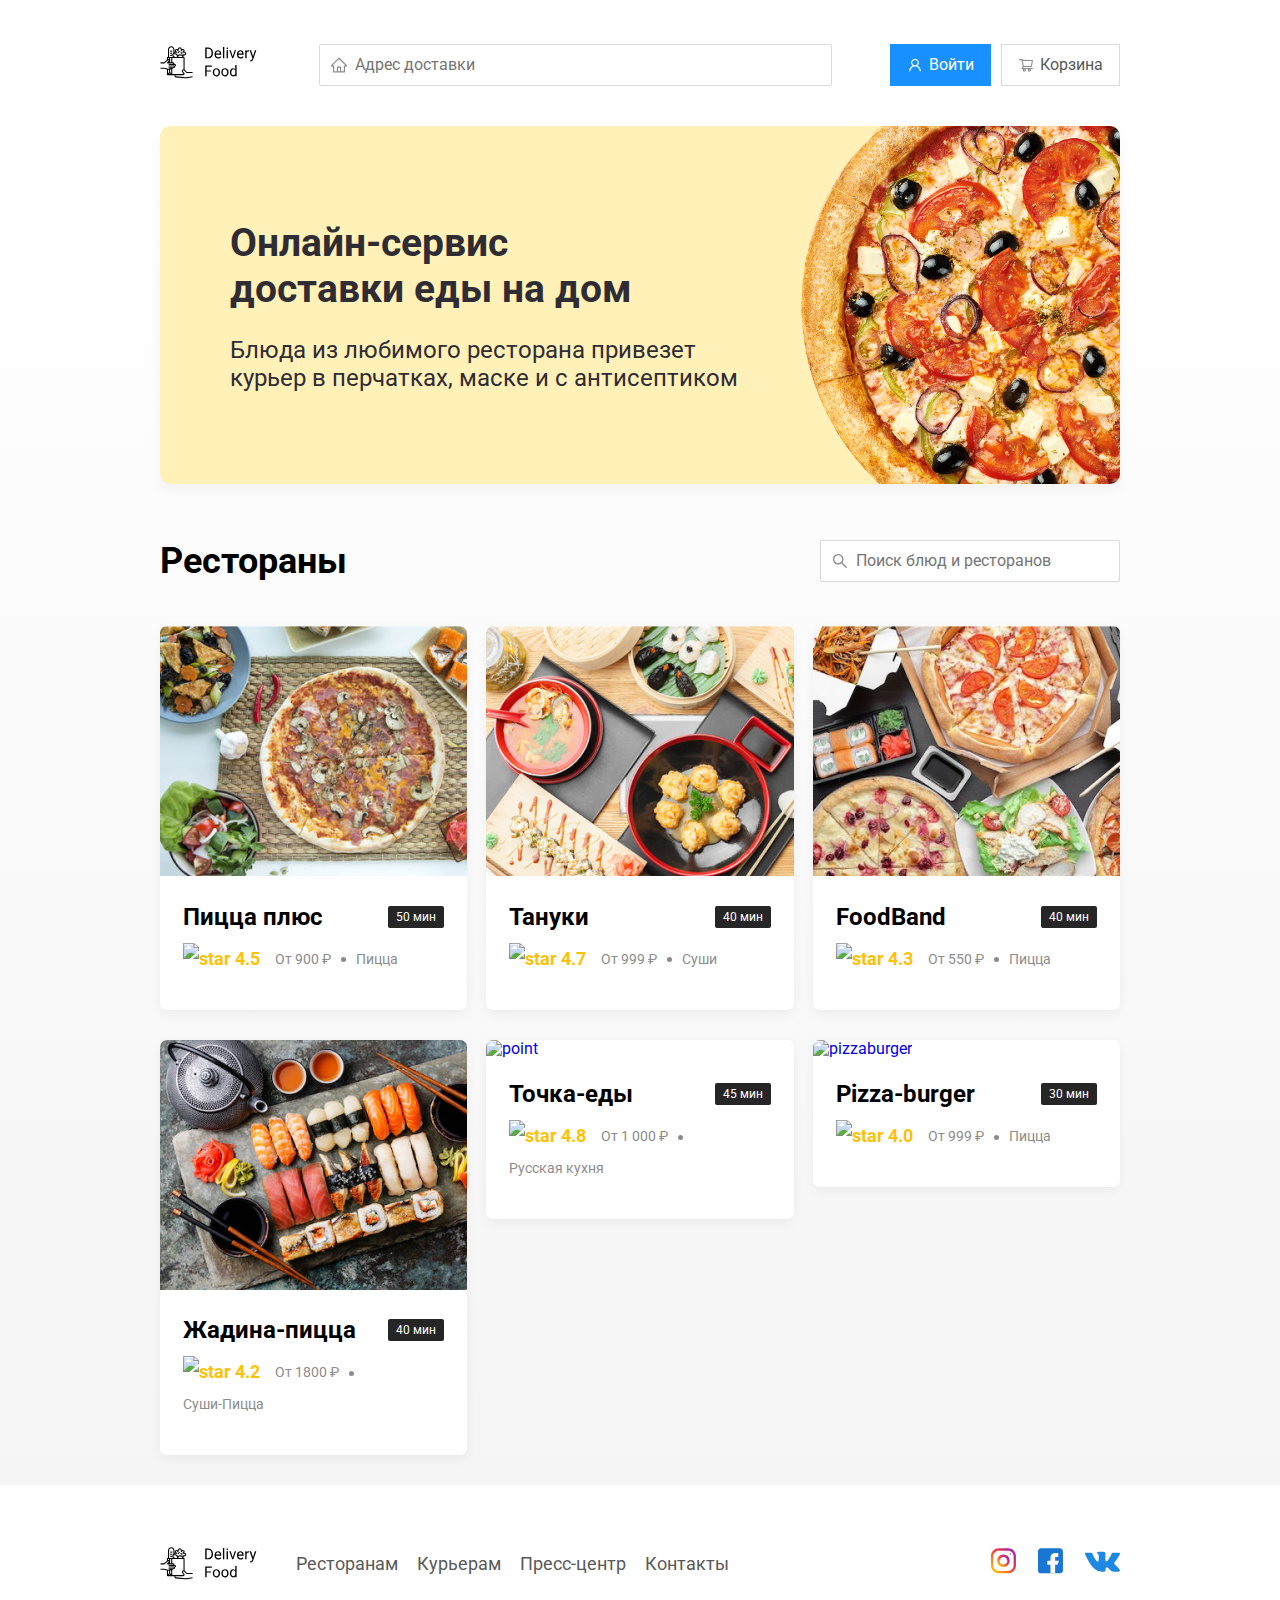
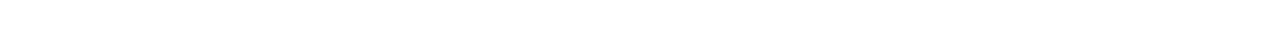
==== index.html @ b4c0a3c5 "Add files via upload" ====
<!DOCTYPE html>
<html lang="ru">

<head>
  <meta charset="UTF-8" />
  <meta name="viewport" content="width=device-width, initial-scale=1.0" />
  <title>Delivery Food - доставка еды на дом</title>
  <link href="https://fonts.googleapis.com/css?family=Roboto:400,700&display=swap&subset=cyrillic" rel="stylesheet" />
  <link rel="stylesheet" href="css/reset.css" />
  <link rel="stylesheet" href="css/style.css" />
</head>

<body>
  <div class="container">
    <!-- Шапка Сайта -->
    <header class="header">
      <a href="index.html" class="logo">
      <img class="logo" src="img/Logo.svg" alt="logo" />
    </a>
      <input type="text" class="input input-adress" placeholder="Адрес доставки" />
      <div class="buttons">
        <button class="button button-primary">
          <img class="button-icon" src="/img/User.svg" alt="user" />
          <a href="" class="button-text rar">Войти</a>
        </button>
        <button class="button">
          <img class="button-icon" src="/img/shopping-cart.svg" alt="shopping-cart" />
          <a href="" class="button-text">Корзина</a>
        </button>
      </div>
    </header>
  </div>
  <main class="main">
    <div class="container">
      <section class="promo">
        <h1 class="promo-title">Онлайн-сервис<br />доставки еды на дом</h1>
        <p class="promo-text">
          Блюда из любимого ресторана привезет курьер в перчатках, маске и с
          антисептиком
        </p>
      </section>

      <section class="restaurants">
        <div class="section-heading">
          <h2 class="section-title">Рестораны</h2>
          <input type="text" class="input input-search" placeholder="Поиск блюд и ресторанов" />
        </div>
        <div class="cards">

          <a href="restaurant.html" class="card">
            <img src="/img/image-pizzalus.png" alt="pzzaplus" class="card-image" />
            <div class="card-text">
              <div class="card-heading">
                <h3 class="card-title">Пицца плюс</h3>
                <span class="card-tag tag">50 мин</span>
              </div>
              <div class="card-info">
                <div class="rating">
                  <img src="img/star.svg" alt="star" class="rating-star">
                  4.5</div>
                <div class="price">От 900 ₽</div>
                <div class="category">Пицца</div>
              </div>
            </div>
          </a>

          <a href="restaurant.html" class="card">
            <img src="img/image-Tanuki.png" alt="tanuki" class="card-image" />
            <div class="card-text">
              <div class="card-heading">
                <h3 class="card-title">Тануки</h3>
                <span class="card-tag tag">40 мин</span>
              </div>
              <div class="card-info">
                <div class="rating">
                  <img src="img/star.svg" alt="star" class="rating-star">
                  4.7</div>
                <div class="price">От 999 ₽</div>
                <div class="category">Суши</div>
              </div>
            </div>
          </a>

          <a href="restaurant.html" class="card">
            <img src="/img/Image-foodBand.png" alt="foodband" class="card-image" />
            <div class="card-text">
              <div class="card-heading">
                <h3 class="card-title">FoodBand</h3>
                <span class="card-tag tag">40 мин</span>
              </div>
              <div class="card-info">
                <div class="rating">
                  <img src="img/star.svg" alt="star" class="rating-star">
                  4.3</div>
                <div class="price">От 550 ₽</div>
                <div class="category">Пицца</div>
              </div>
            </div>
          </a>

          <a href="restaurant.html" class="card">
            <img src="/img/Image-zhadina.png" alt="zhadina" class="card-image" />
            <div class="card-text">
              <div class="card-heading">
                <h3 class="card-title">Жадина-пицца</h3>
                <span class="card-tag tag">40 мин</span>
              </div>
              <div class="card-info">
                <div class="rating">
                  <img src="img/star.svg" alt="star" class="rating-star">
                  4.2</div>
                <div class="price">От 1800 ₽</div>
                <div class="category">Суши-Пицца</div>
              </div>
            </div>
          </a>


          <a href="restaurant.html" class="card">
            <img src="/img/Image-pointfood.png" alt="point" class="card-image" />
            <div class="card-text">
              <div class="card-heading">
                <h3 class="card-title">Точка-еды</h3>
                <span class="card-tag tag">45 мин</span>
              </div>
              <div class="card-info">
                <div class="rating">
                  <img src="img/star.svg" alt="star" class="rating-star">
                  4.8</div>
                <div class="price">От 1 000 ₽</div>
                <div class="category">Русская кухня</div>
              </div>
            </div>
          </a>


          <a href="restaurant.html" class="card">
            <img src="/img/Image-pizzaburger.png" alt="pizzaburger" class="card-image" />
            <div class="card-text">
              <div class="card-heading">
                <h3 class="card-title">Pizza-burger</h3>
                <span class="card-tag tag">30 мин</span>
              </div>
              <div class="card-info">
                <div class="rating">
                  <img src="img/star.svg" alt="star" class="rating-star">
                  4.0</div>
                <div class="price">От 999 ₽</div>
                <div class="category">Пицца</div>
              </div>
            </div>
          </a>
        </div>
    </div>
    </section>
    </div>

    </div>
  </main>

  <footer class="footer">
    <div class="container">
      <div class="footer-block">
        <img src="img/Logo.svg" alt="logo" class="logo footer-logo">
        <nav class="footer-nav">
          <a href="#" class="footer-link">Ресторанам </a>
          <a href="#" class="footer-link">Курьерам</a>
          <a href="#" class="footer-link">Пресс-центр</a>
          <a href="#" class="footer-link">Контакты</a>
        </nav>
        <div class="social-links">
          <a href="#" class="social-link"><img src="img/instagramm.svg" alt="inst"></a>
          <a href="#" class="social-link"><img src="img/facebook.svg" alt="fb"></a>
          <a href="#" class="social-link"><img src="img/vk.svg" alt="vk"></a>
        </div>
      </div>
    </div>
  </footer>

</body>

</html>
---- css/style.css ----
* {
  box-sizing: border-box;
}
body {
  font-family: "Roboto", sans-serif;
  padding-top: 44px;
}
button {
  cursor: pointer;
}
.main {
  background: linear-gradient(
    180deg,
    rgba(245, 245, 245, 0) 1.04%,
    #f5f5f5 100%
  );
}
.container {
  margin: 0 auto;
  max-width: 1200px;
}
.header {
  display: flex;
  align-items: center;
  justify-content: space-between;
  margin-bottom: 40px;
}
.input {
  background: #ffffff;
  border: 1px solid #d9d9d9;
  border-radius: 2px;
  font-size: 16px;
  line-height: 24px;
  padding: 8px;
  background-position: left 10px center;
  background-repeat: no-repeat;
  padding-left: 35px;
}
.input-adress {
  flex: 0.8;
  background-image: url(../img/home.svg);
}

.input-search {
  width: 300px;
  background-image: url(../img/search.svg);
  margin-left: auto;
}

.buttons {
  display: flex;
  align-items: center;
}
.buttons a {
  text-decoration: none;
}
.button {
  display: flex;
  align-items: center;
  padding: 8px 16px;
  background: #ffffff;
  border: 1px solid #d9d9d9;
  box-shadow: 0px 0px 2px rgba(0, 0, 0, 0.0015);
  color: #595959;
  font-size: 16px;
  line-height: 24px;
}

.button-text {
  color: #595959;
}
.rar {
  color: #fff;
}
.button-primary {
  background: #1890ff;
  border: 1px solid #1890ff;
  color: #fff;
  margin-right: 10px;
}
.button-icon {
  margin-right: 6px;
}
.buttton-card-text {
  margin-right: 10px;
  text-decoration: none;
  color: #fff;
}

/* PROMO */

.promo {
  padding: 68px 70px;
  box-shadow: 0px 7px 12px rgba(158, 158, 163, 0.1);
  background: #fff1b8 url(../img/Pizza.png) no-repeat top -100px right -247px /
    924px;
  border-radius: 10px;
  color: #302c34;
  margin-bottom: 56px;
}
.promo-title {
  font-weight: bold;
  font-size: 39px;
  line-height: 46px;
  margin-bottom: 15px;
}
.promo-text {
  max-width: 538px;
  font-weight: normal;
  font-size: 24px;
  line-height: 28px;
}
/* restaurants */
.section-heading {
  display: flex;
  align-items: center;
  margin-bottom: 44px;
}
.section-title {
  margin: 0;
  font-weight: bold;
  font-size: 36px;
  line-height: 42px;
  color: #000000;
  margin-right: 30px;
}
/* second menu restaurants */
.cards {
  display: flex;
  align-items: flex-start;
  flex-wrap: wrap;
  justify-content: space-between;
}
.card {
  background: #ffffff;
  box-shadow: 0px 4px 12px rgba(0, 0, 0, 0.05);
  border-radius: 7px;
  overflow: hidden;
  margin-bottom: 30px;
  flex-basis: 32%;
  text-decoration: none;
}
.card-image {
  width: 384px;
  height: 250px;
  object-fit: cover;
}
.card-text {
  padding-top: 20px;
  padding-bottom: 35px;
  padding-left: 23px;
  padding-right: 23px;
}
.card-heading {
  display: flex;
  align-items: center;
  justify-content: space-between;
  margin-bottom: 10px;
}

.card-title {
  margin: 0;
  font-weight: bold;
  font-size: 24px;
  line-height: 32px;
  color: #000000;
}
.restaurant-title {
  font-weight: 400;
}
.card-tag {
  font-weight: normal;
  font-size: 12px;
  line-height: 20px;
  background: #262626;
  border-radius: 2px;
  color: #fff;
  padding: 1px 8px;
}

.card-info {
  display: flex;
  align-items: center;
  flex-wrap: wrap;
}
.rating {
  margin-right: 26px;
  color: #ffc107;
  font-weight: bold;
  font-size: 18px;
  line-height: 32px;
}

.card-buttons {
  display: flex;
  align-items: center;
  margin-top: 24px;
}

.card-price-bold {
  font-weight: bold;
  font-size: 20px;
  line-height: 32px;
  margin-left: 30px;
}

.price,
.category {
  color: #8c8c8c;
  font-style: normal;
  font-weight: normal;
  font-size: 18px;
  line-height: 32px;
}
.price {
  margin-right: 10px;
}
.receipt {
  color: #8c8c8c;
  font-size: 18px;
  line-height: 21px;
}
.category {
  text-overflow: ellipsis;
  overflow: hidden;
  white-space: nowrap;
  max-width: 150px;
}
.price:after {
  content: "";
  width: 5px;
  height: 5px;
  background-color: #8c8c8c;
  display: inline-block;
  vertical-align: middle;
  border-radius: 50%;
  margin-left: 10px;
}

/* footer */
.footer {
  padding: 60px 0;
}
.footer-block {
  display: flex;
  align-items: center;
  justify-content: space-between;
}

.footer-nav {
  margin-right: auto;
  margin-left: 35px;
}
.footer-link {
  display: inline-block;
  color: #595959;
  text-decoration: none;
  font-style: normal;
  font-weight: normal;
  font-size: 18px;
  line-height: 21px;
}
.footer-link:not(:last-child) {
  margin-right: 15px;
}
.social-links {
  display: flex;
  align-items: center;
}
.social-link:not(:last-child) {
  margin-right: 21px;
}

/* ноутбуки */
@media only screen and (max-width: 1366px) {
  .container {
    max-width: 960px;
  }
  .promo {
    background-size: 750px;
    background-position: center right -300px;
  }
  .rating {
    margin-right: 15px;
  }
  .category,
  .price {
    font-size: 14px;
  }
}

.modal {

  display: none;
  position: fixed;
  top: 0;
  left: 0;
  width: 100%;
  height: 100%;
  background: rgba(0, 0, 0, 0.4);
}
.active{
  display: flex;
}
.modal-dialog {
  width: 95%;
  max-width: 780px;
   background: #ffffff;
  border-radius: 5px;
  margin: auto;
  padding: 40px 45px;
}
.modal-header {
  display: flex;
  align-items: center;
  justify-content: space-between;
  margin-bottom: 45px;
}
.modal-title {
  margin: 0;
  font-weight: bold;
  font-size: 36px;
  line-height: 42px;
  color: #000000;
}
.close {
  font-size: 36px;
  border: none;
  background-color: transparent;
}
.modal-body{
  margin-bottom: 52px;
}
.food-row {
  display: flex;
  align-items: flex-start;
  justify-content: space-between;
  padding-bottom: 8px;
  border-bottom: 1px solid #d9d9d9;
  margin-bottom: 15px;
}
.food-counter {
  display: flex;
  align-items: center;
}
.food-name {
  font-weight: normal;
  font-size: 18px;
  line-height: 32px;
}
.food-price {
  margin-left: auto;
  margin-right: 47px;
  font-weight: bold;
  font-size: 20px;
  line-height: 32px;
}
.counter-button {
  background: #ffffff;
  border: 1px solid #40a9ff;
  border-radius: 2px;
  width: 39px;
  height: 32px;
  font-size: 14px;
  line-height: 22px;
  color: #40a9ff;
}
.counter {
  font-size: 16px;
  line-height: 24px;
  margin-left: 10px;
  margin-right: 10px;
}

.modal-footer{
  display: flex;
  justify-content: space-between;
  align-items: center;
}
.footer-buttons{
  display: flex;
  align-items: center;
}
.price-tag{
  background: #262626;
 border-radius: 5px;
 color:#fff;
 padding:15px 20px;

}
@media only screen and (max-width: 992px) {
  .container {
    max-width: 750px;
  }
  .promo {
    background-size: 500px;
    padding: 50px;
    background-position: top right -200px;
  }
  .promo-text {
    font-size: 18px;
    max-width: 400px;
  }
  .card {
    flex-basis: 49%;
  }
  .footer-link {
    font-size: 16px;
  }
}
@media only screen and (max-width: 768px) {
  .container {
    max-width: 560px;
  }
  .promo {
    background-size: 400px;
    background-position: bottom 17px right -200px;
  }
  .promo-text {
    margin-top: 0;
  }
  .promo-title {
    font-size: 24px;
    line-height: 1.4;
  }
  .card .rating {
    flex-basis: 100%;
  }
  .card-info {
    flex-wrap: wrap;
  }
  .card-title {
    font-size: 18px;
  }
  .footer-nav {
    margin-left: 30px;
  }
  .footer-link:not(:last-child) {
    margin-right: 6px;
  }
  .footer-link {
    font-size: 12px;
  }
}

@media only screen and (max-width: 578px) {
  .container {
    max-width: 90%;
  }
  .header {
    flex-wrap: wrap;
  }
  .input-adress {
    order: 3;
    margin-top: 15px;
    flex: 1;
  }
  .promo {
    background-image: none;
  }
  .promo-title {
    margin-bottom: 10px;
  }
  .section-title {
    font-size: 20px;
  }
  .card {
    display: flex;
    flex-direction: column;
    flex-basis: 100%;
  }
  .card-image {
    width: 97%;
    margin: 0 auto;
  }

  .footer {
    padding: 30px 0;
  }
  .footer-block {
    flex-wrap: wrap;
    align-items: flex-start;
  }
  .footer-nav {
    order: 0;
    margin-left: 0;
    margin-right: 0;
  }
  .footer-link {
    font-size: 15px;
  }
  .footer-logo {
    order: 1;
    margin-right: 15px;
  }
  .social-links {
    order: 2;
    margin: 0 auto;
  }
}

@media only screen and (max-width: 480px) {
  .button-text {
    display: none;
  }
  .button-icon {
    margin-right: 0;
  }
  .promo {
    padding: 20px;
  }
  .section-heading {
    flex-wrap: wrap;
  }
  .footer-block {
    flex-direction: column;
    flex-wrap: wrap;
    align-items: center;
  }
  .footer-logo {
    order: 0;
    margin-bottom: 20px;
  }
  .footer-nav {
    margin-bottom: 20px;
    text-align: center;
    display: flex;
    flex-direction: column;
  }
  .footer-link:not(:last-child) {
    text-align: center;
  }
}
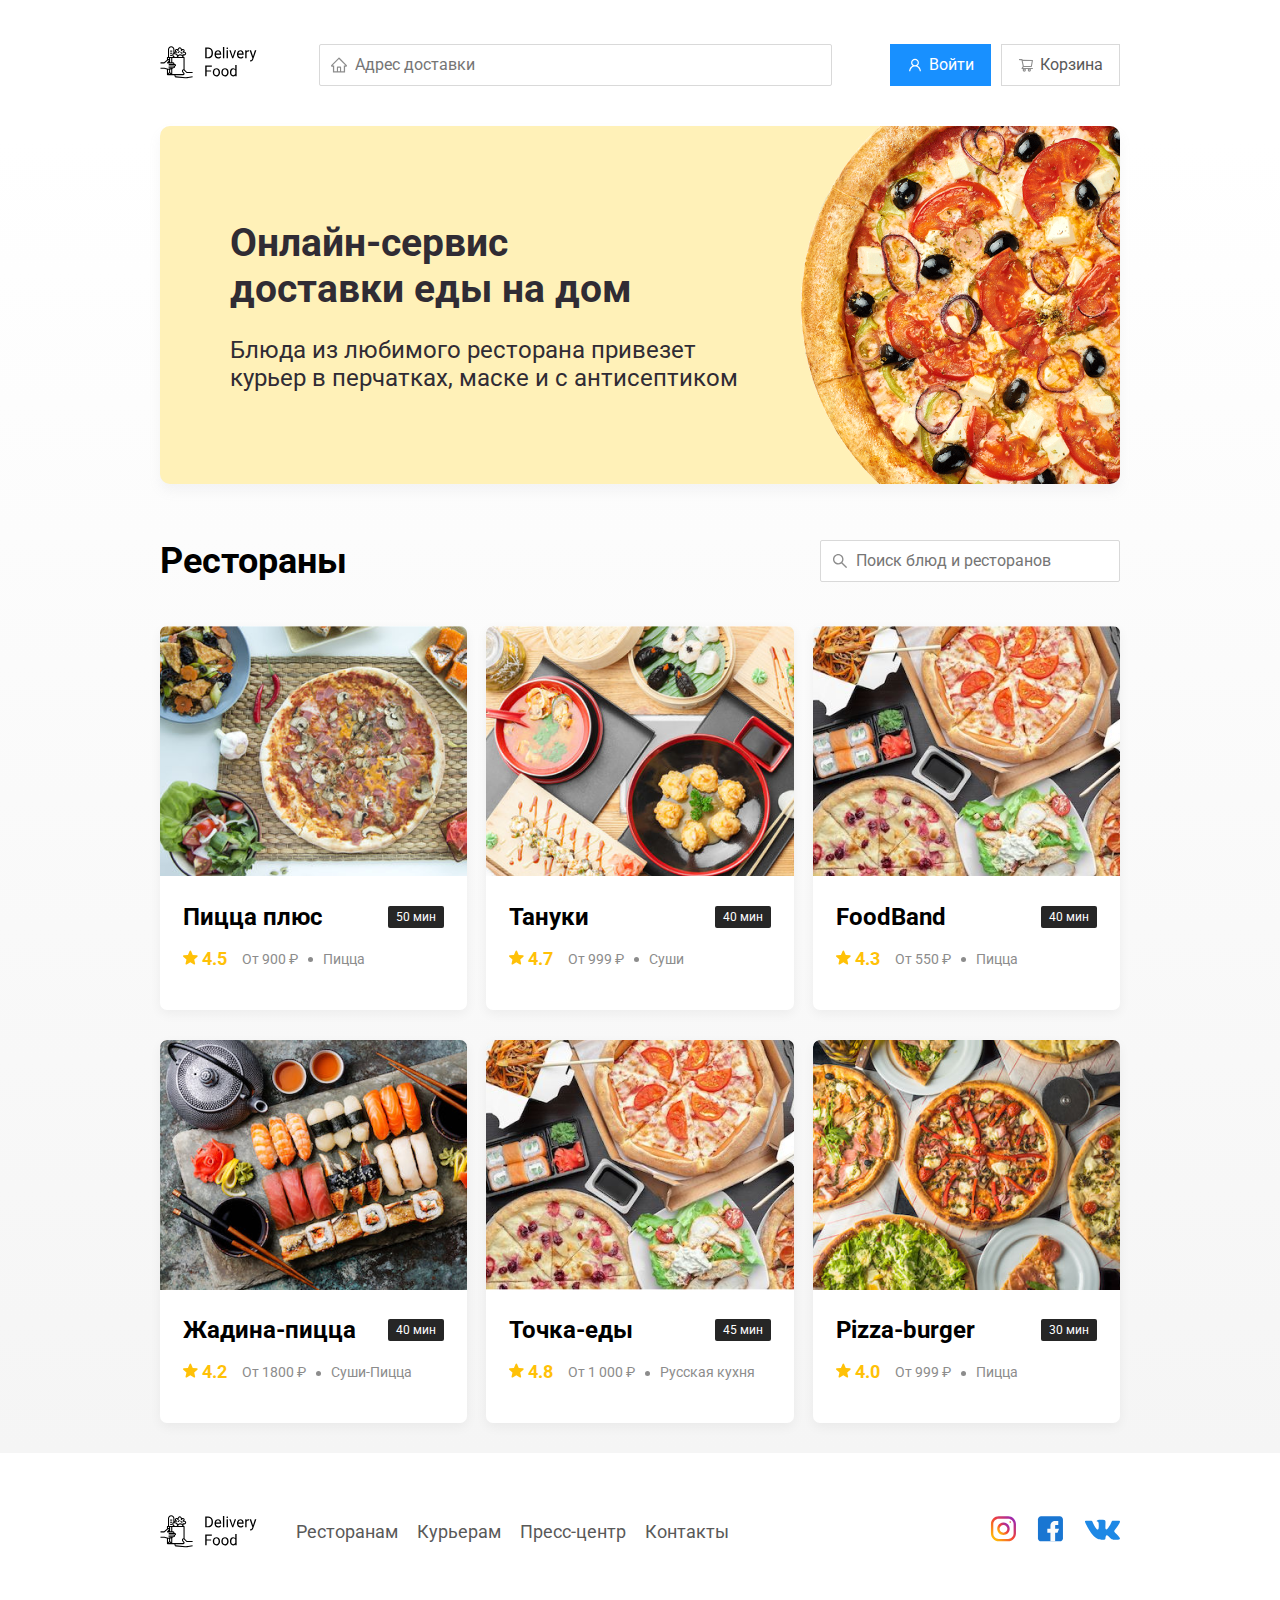
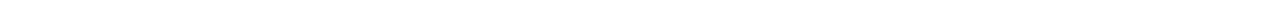
==== commit 796863e5: "Add files via upload" ====
--- a/index.html
+++ b/index.html
@@ -15,8 +15,8 @@
     <!-- Шапка Сайта -->
     <header class="header">
       <a href="index.html" class="logo">
-      <img class="logo" src="img/Logo.svg" alt="logo" />
-    </a>
+        <img class="logo" src="img/Logo.svg" alt="logo" />
+      </a>
       <input type="text" class="input input-adress" placeholder="Адрес доставки" />
       <div class="buttons">
         <button class="button button-primary">
@@ -56,7 +56,7 @@
               </div>
               <div class="card-info">
                 <div class="rating">
-                  <img src="img/star.svg" alt="star" class="rating-star">
+                  <img src="img/Star.svg" alt="Star" class="rating-Star">
                   4.5</div>
                 <div class="price">От 900 ₽</div>
                 <div class="category">Пицца</div>
@@ -73,7 +73,7 @@
               </div>
               <div class="card-info">
                 <div class="rating">
-                  <img src="img/star.svg" alt="star" class="rating-star">
+                  <img src="img/Star.svg" alt="Star" class="rating-Star">
                   4.7</div>
                 <div class="price">От 999 ₽</div>
                 <div class="category">Суши</div>
@@ -90,7 +90,7 @@
               </div>
               <div class="card-info">
                 <div class="rating">
-                  <img src="img/star.svg" alt="star" class="rating-star">
+                  <img src="img/Star.svg" alt="Star" class="rating-Star">
                   4.3</div>
                 <div class="price">От 550 ₽</div>
                 <div class="category">Пицца</div>
@@ -107,7 +107,7 @@
               </div>
               <div class="card-info">
                 <div class="rating">
-                  <img src="img/star.svg" alt="star" class="rating-star">
+                  <img src="img/Star.svg" alt="Star" class="rating-Star">
                   4.2</div>
                 <div class="price">От 1800 ₽</div>
                 <div class="category">Суши-Пицца</div>
@@ -117,7 +117,7 @@
 
 
           <a href="restaurant.html" class="card">
-            <img src="/img/Image-pointfood.png" alt="point" class="card-image" />
+            <img src="img/Image-foodBand.png" alt="point" class="card-image" />
             <div class="card-text">
               <div class="card-heading">
                 <h3 class="card-title">Точка-еды</h3>
@@ -125,7 +125,7 @@
               </div>
               <div class="card-info">
                 <div class="rating">
-                  <img src="img/star.svg" alt="star" class="rating-star">
+                  <img src="img/Star.svg" alt="Star" class="rating-Star">
                   4.8</div>
                 <div class="price">От 1 000 ₽</div>
                 <div class="category">Русская кухня</div>
@@ -135,7 +135,7 @@
 
 
           <a href="restaurant.html" class="card">
-            <img src="/img/Image-pizzaburger.png" alt="pizzaburger" class="card-image" />
+            <img src="img/image-pizzaburger.png" alt="pizzaburger" class="card-image" />
             <div class="card-text">
               <div class="card-heading">
                 <h3 class="card-title">Pizza-burger</h3>
@@ -143,7 +143,7 @@
               </div>
               <div class="card-info">
                 <div class="rating">
-                  <img src="img/star.svg" alt="star" class="rating-star">
+                  <img src="img/Star.svg" alt="Star" class="rating-Star">
                   4.0</div>
                 <div class="price">От 999 ₽</div>
                 <div class="category">Пицца</div>
